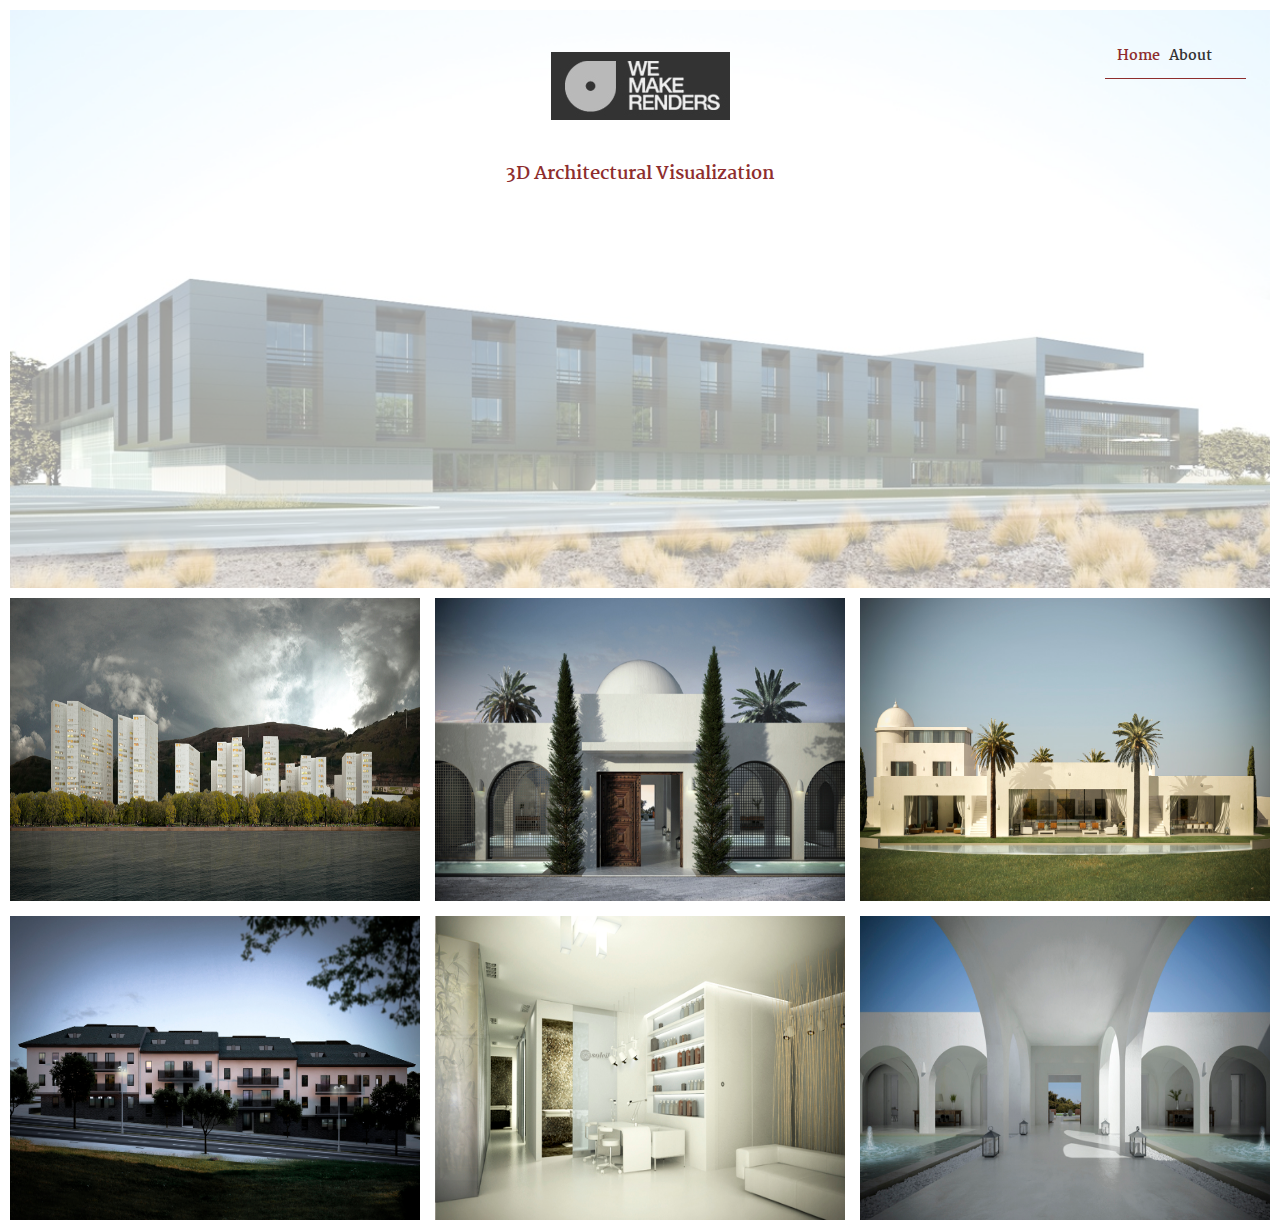
==== index.html @ 0ba38ffa "Make hero image shorter" ====
<!DOCTYPE html>
<html lang="en">
  <head>
    <meta charset="utf-8">
    <meta http-equiv="X-UA-Compatible" content="IE=edge">
    <meta name="viewport" content="width=device-width, initial-scale=1">
    <!-- The above 3 meta tags *must* come first in the head; any other head content must come *after* these tags -->

    <meta name = "description" content ="INCLUDE DESCRIPTION"/>

    <title>We Make Renders</title>

    
    <!-- JQuery -->
    <script src="http://code.jquery.com/jquery-1.11.3.min.js"></script>

    <!-- Freewall plugin -->
    <script type="text/javascript" src="freewall.js"></script>

    <!-- Bootstrap -->
   <link rel="stylesheet" href="https://maxcdn.bootstrapcdn.com/bootstrap/3.3.5/css/bootstrap.min.css">

   <!-- FONT-AWESOME -->
   <link rel="stylesheet" href="https://maxcdn.bootstrapcdn.com/font-awesome/4.4.0/css/font-awesome.min.css">

    <link rel=stylesheet href="stylesheet.css"/>

    <link href='http://fonts.googleapis.com/css?family=Martel:200,400,800' rel='stylesheet' type='text/css'>
    <link href='http://fonts.googleapis.com/css?family=Quicksand:400,300,700' rel='stylesheet' type='text/css'>
    <link href='http://fonts.googleapis.com/css?family=Droid+Serif:400,400italic,700' rel='stylesheet' type='text/css'>
    <link href='http://fonts.googleapis.com/css?family=Lora:400,400italic,700' rel='stylesheet' type='text/css'>


  </head>

  <body>
   <div id=home-header>
      <img id="banner" src="img1.jpg">

      <div id="banner-text" >
        <div class="container-fluid">
          <div class="row">
            <div class="col-md-3"></div>
            <div class="col-md-6">
              <figure id="logo">
                <img src="logo.jpg">
              </figure>
            </div>
            <div class="col-md-3"></div>
          </div>

          <div id="resized-menu" class="row visible-xs visible-sm">
              <div class="col-md-3"></div>
              <div class="col-md-6">
                <nav id="xs-menu">
                  <ul>
                    <li><a href="./"><span class="red">Home</span></a></li>
                    <li><a href="about.html">About</a></li>
                  </ul>
                </nav>
              </div>
              <div class="col-md-3"></div>
          </div>

          <div class="row">
              <div class="col-md-3"></div>
              <div class="col-md-6 home-page" id="intro">
                <p><strong><span class="red">3D Architectural Visualization</span></strong></p>
              </div>
              <div class="col-md-3"></div>
          </div>

          
        </div>
      </div>

      <!--<div id="icon-menu" class="visible-xs visible-sm">
              <div id="menu-button"><a href=# class="fa fa-bars"></a></div>
              <div id="slide-down-menu">
                <ul>
                  <li><a href=#>Home</a></li>
                  <li><a href=#>About</a></li>
                </ul>
              </div>
      </div>-->
       
       <nav class="side-menu">
          <div id="main-menu">
            <ul>
              <li><a href="./"><span class="red">Home</span></a></li>
              <li><a href="about.html">About</a></li>
            </ul>
          </div>
      </nav>
  </div>


  <div id="free-wall">
    <div class="item size22"><img src="img2.jpg"></div>
    <div class="item"><img src="img3.jpg"></div>
    <div class="item"><img src="img4.jpg"></div>
    <div class="item"><img src="img8.jpg"></div>
    <div class="item"><img src="img10.jpg"></div>
    <div class="item"><img src="img7.jpg"></div>
  </div>
    <script type="text/javascript">

    // Menu
      var $menuButton = $('#menu-button'),
          $slideMenu = $('#slide-down-menu');

      $menuButton.click(function(){
        $slideMenu.slideToggle();
        return false;
      });

      // Freewall
      $(function() {
        var wall = new freewall("#free-wall");
        wall.fitWidth();
        wall.reset({
          selector: '.item',
          animate: false,
          gutterX: 10,
          gutterY: 10,
          draggable: false,
          cellW: '200px',
          cellH: 'auto',
          onResize: function() {
            this.fitWidth();
          }
        });
      })

    </script>

  </body>
</html>
---- stylesheet.css ----
@font-face {
	font-family: 'icomoon';
	src:url('fonts/icomoon.eot?-d1fw1y');
	src:url('fonts/icomoon.eot?#iefix-d1fw1y') format('embedded-opentype'),
		url('fonts/icomoon.ttf?-d1fw1y') format('truetype'),
		url('fonts/icomoon.woff?-d1fw1y') format('woff'),
		url('fonts/icomoon.svg?-d1fw1y#icomoon') format('svg');
	font-weight: normal;
	font-style: normal;
}

[class^="icon-"], [class*=" icon-"] {
	font-family: 'icomoon';
	speak: none;
	font-style: normal;
	font-weight: normal;
	font-variant: normal;
	text-transform: none;
	line-height: 1;

	/* Better Font Rendering =========== */
	-webkit-font-smoothing: antialiased;
	-moz-osx-font-smoothing: grayscale;
}



body {
	margin: 10px;
	font-family: "Martel", serif;
	font-weight: 200;
	color: #4e4e56;
}

#bottom-menu {
	text-align: center;
}

#bottom-menu div {
	padding: 0.2em 0.7em;
	display: inline-block;
}

#bottom-menu #address {
	border-right: 1px solid #7c1418;
}
#bottom-menu #phone {
	border-right: 1px solid #7c1418;
}
#bottom-menu #skype {
	vertical-align: top;
}
#banner {
	width:100%;
}

#banner-text {
	position: absolute;
	top: 0;
	left: 0;
	width:100%;
}

#home-header {
	position: relative;
}


#intro {
	font-size: 18px;
	text-align: center;
	margin-bottom: 5em;
	font-weight: 400;
}

#logo {
	text-align: center;
}

#main-menu {
	vertical-align: bottom;
}

#main-menu li{
	display: inline-block;
	margin-right: 0.5em;
}

#main-menu ul {
	text-align: left;
	padding-left: 0;
	padding-bottom: 0;
	margin-bottom: 0;
}
#main-menu a{
	color: #333;
	font-size: 14px;
	font-weight: bold;
	text-decoration: none;
}

#main-menu a:hover {
	color: #8E2D2D;
}

#resized-menu {
	margin: 2em 0 0 0;
}

#skype {
	border-bottom: none;
}

#testimonials p:first-child{
	margin-top: 0;
}
#testimonials-header {
	margin-bottom: 0;
	text-transform: uppercase;
	font-weight: bold;
	font-size: 20px;
	padding-left: 3em;
}

#xs-menu {
	margin: 0;
}

#xs-menu a{
	color:inherit;
	font-size: 16px;
	font-weight: bold;
	text-decoration: none;
	}

#xs-menu a:hover {
	color: #8E2D2D;
}

#xs-menu li{
	display: inline-block;
	margin: 0 0.5em;

}

#xs-menu ul{
	text-align: center;
	padding-left: 0;
}

.container {
	background: #f3f3f3;
	margin: 0;
	font-size: 13px;
	position: relative;
	width: 100%;
}

.icon-skype:before {
	content: "\e602";
	margin-right: 0.3em;
	font-size: 17px;
}

.icon-quotes-right:before {
	content: "\e600";
}
.icon-quotes-left:before {
	content: "\e601";
}

.side-menu {
	position: absolute;
	top: 0;
	right:0;
	width: 15%;
	padding: 2em;
	font-size: 12px;
}

.side-menu div {
	padding: 1em;
	border-bottom: solid 1px #8E2D2D;
}

.red {
	color: #8E2D2D;
}

.row {
	margin: 3em 0;
}

.sides-padding {
	padding-left: 5em;
	padding-right: 5em;
}

.quotation {
	margin-top: 2em;
	font-style: italic;
}

@media screen and (max-width:1300px) {
	#banner {
		opacity: 0.4;
	}

}

@media screen and (max-width:1200px) {
  .side-menu {
		width: 17%;
	}
	#intro p {
		margin: 15px;
	}
}

@media screen and (max-width:1100px) {
	.side-menu {
		width: 20%;
	}
}
@media screen and (max-width:992px) {
  	.side-menu {
		display: none;
	}
	.row {
		margin: 2em 0;
	}
}

@media screen and (max-width:700px) {
	#intro {
		font-size: 16px;
	}
	.row {
		margin: 1em 0;
	}

}

@media screen and (max-width:610px) {
	#bottom-menu {
		font-size: 10px;
	}
}

@media screen and (max-width:455px) {
	#intro.home-page p {
		display: none;
	}
}


/* CSS FOR FREEWALL */

.item {
    width: 400px;
    height: 320px;
    background: rgb(135, 199, 135);
}

.item img {
	height: 100%;
	width: 100%;
}

#free-wall {
	width: 100%;
	margin-top: 10px;
}
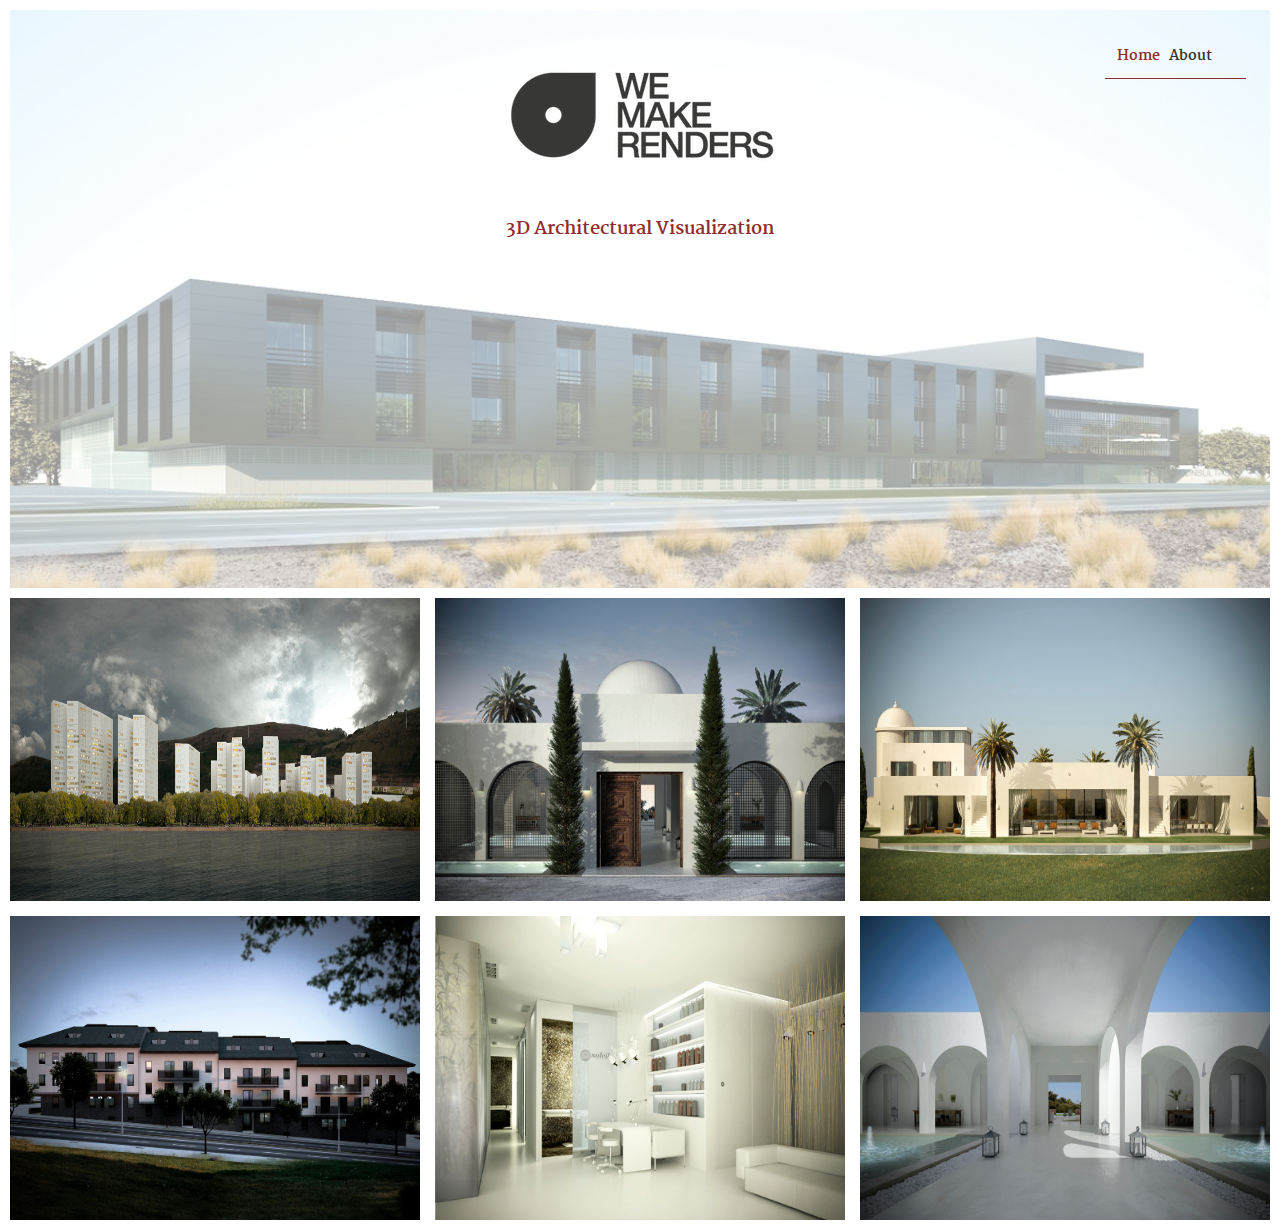
==== commit a3c5df6f: "Logo changed, made resizable" ====
--- a/index.html
+++ b/index.html
@@ -42,9 +42,7 @@
           <div class="row">
             <div class="col-md-3"></div>
             <div class="col-md-6">
-              <figure id="logo">
-                <img src="logo.jpg">
-              </figure>
+              <img id="logo" class="img-responsive center-block" src="logo_grey.png">
             </div>
             <div class="col-md-3"></div>
           </div>
@@ -73,16 +71,6 @@
           
         </div>
       </div>
-
-      <!--<div id="icon-menu" class="visible-xs visible-sm">
-              <div id="menu-button"><a href=# class="fa fa-bars"></a></div>
-              <div id="slide-down-menu">
-                <ul>
-                  <li><a href=#>Home</a></li>
-                  <li><a href=#>About</a></li>
-                </ul>
-              </div>
-      </div>-->
        
        <nav class="side-menu">
           <div id="main-menu">
--- a/stylesheet.css
+++ b/stylesheet.css
@@ -69,12 +69,13 @@
 #intro {
 	font-size: 18px;
 	text-align: center;
-	margin-bottom: 5em;
+	margin-bottom: 1em;
 	font-weight: 400;
 }
 
 #logo {
-	text-align: center;
+	max-width: 80%;
+	
 }
 
 #main-menu {
@@ -104,22 +105,23 @@
 }
 
 #resized-menu {
-	margin: 2em 0 0 0;
+	margin: 1em 0 0 0;
 }
 
 #skype {
 	border-bottom: none;
 }
 
-#testimonials p:first-child{
-	margin-top: 0;
+#testimonials{
+	margin-top: 7em;
+	margin-bottom: 0;
 }
 #testimonials-header {
 	margin-bottom: 0;
 	text-transform: uppercase;
 	font-weight: bold;
 	font-size: 20px;
-	padding-left: 3em;
+	text-align: center;
 }
 
 #xs-menu {
@@ -253,16 +255,19 @@
 	}
 }
 
+#testimonials-slider .carousel-inner {
+	padding-bottom: 40px;
+}
 
 /* CSS FOR FREEWALL */
 
-.item {
+#free-wall .item {
     width: 400px;
     height: 320px;
     background: rgb(135, 199, 135);
 }
 
-.item img {
+#free-wall .item img {
 	height: 100%;
 	width: 100%;
 }
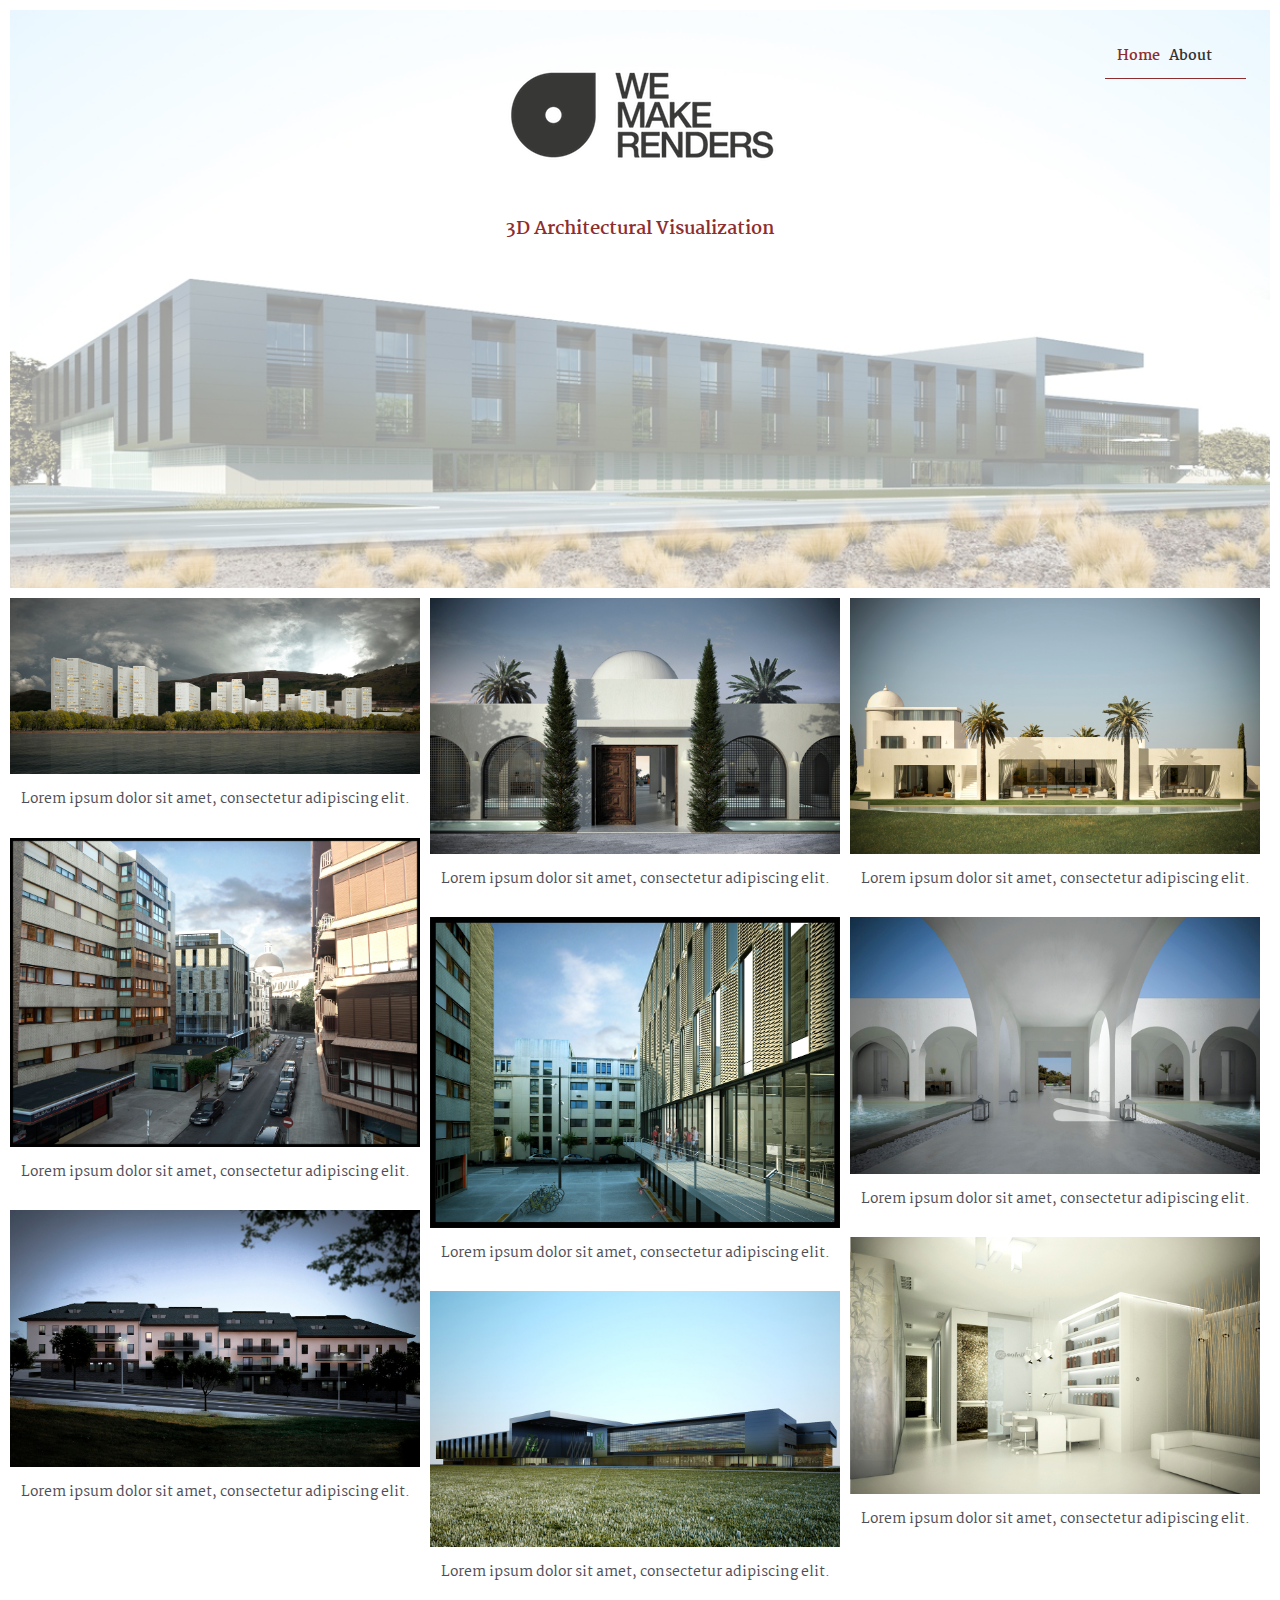
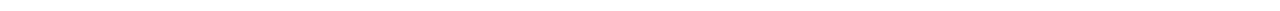
==== commit d0bb5fcb: "Pinterest layout added" ====
--- a/index.html
+++ b/index.html
@@ -14,8 +14,8 @@
     <!-- JQuery -->
     <script src="http://code.jquery.com/jquery-1.11.3.min.js"></script>
 
-    <!-- Freewall plugin -->
-    <script type="text/javascript" src="freewall.js"></script>
+    <!--Jaliswall plugin-->
+    <script src="jaliswall.js"></script>
 
     <!-- Bootstrap -->
    <link rel="stylesheet" href="https://maxcdn.bootstrapcdn.com/bootstrap/3.3.5/css/bootstrap.min.css">
@@ -82,44 +82,70 @@
       </nav>
   </div>
 
-
-  <div id="free-wall">
-    <div class="item size22"><img src="img2.jpg"></div>
-    <div class="item"><img src="img3.jpg"></div>
-    <div class="item"><img src="img4.jpg"></div>
-    <div class="item"><img src="img8.jpg"></div>
-    <div class="item"><img src="img10.jpg"></div>
-    <div class="item"><img src="img7.jpg"></div>
+<div class="wall"> 
+  <div class="wall-item"> 
+  <img src="img2.jpg"/>
+  <h2>Lorem ipsum dolor sit amet, consectetur adipiscing elit.</h2>
   </div>
+  <div class="wall-item"> <img src="img3.jpg" />
+    <h2>Lorem ipsum dolor sit amet, consectetur adipiscing elit.</h2>
+  </div>
+  <div class="wall-item"> <img src="img4.jpg" />
+    <h2>Lorem ipsum dolor sit amet, consectetur adipiscing elit.</h2>
+  </div>
+  <div class="wall-item"> <img src="img5.jpg" />
+    <h2>Lorem ipsum dolor sit amet, consectetur adipiscing elit.</h2>
+  </div>
+  <div class="wall-item"> <img src="img6.jpg" />
+    <h2>Lorem ipsum dolor sit amet, consectetur adipiscing elit.</h2>
+  </div>
+  <div class="wall-item"> <img src="img7.jpg" />
+    <h2>Lorem ipsum dolor sit amet, consectetur adipiscing elit.</h2>
+  </div>
+  <div class="wall-item"> <img src="img8.jpg" />
+    <h2>Lorem ipsum dolor sit amet, consectetur adipiscing elit.</h2>
+  </div>
+  <div class="wall-item"> <img src="img9.jpg" />
+    <h2>Lorem ipsum dolor sit amet, consectetur adipiscing elit.</h2>
+  </div>
+  <div class="wall-item"> <img src="img10.jpg" />
+    <h2>Lorem ipsum dolor sit amet, consectetur adipiscing elit.</h2>
+  </div>
+</div>
+    
     <script type="text/javascript">
 
-    // Menu
-      var $menuButton = $('#menu-button'),
-          $slideMenu = $('#slide-down-menu');
+    var selectedImage = 0;
 
-      $menuButton.click(function(){
-        $slideMenu.slideToggle();
-        return false;
+      $("#home-header").click(function(){
+        var image = ["img1.jpg", "img2.jpg", "img3.jpg", "img4.jpg"];
+
+        function getRandomInt(min, max) {
+          return Math.floor(Math.random() * (max - min + 1)) + min;
+        }
+
+        function getNextImage() {
+          do {
+            var nextImage = getRandomInt(0,3)
+          } while(selectedImage == nextImage)
+
+          selectedImage = nextImage;
+          return nextImage;
+        }
+
+        var srcName = image[getNextImage()];
+
+        $("#banner").fadeOut(500, function() {
+          $("#banner").attr("src", srcName);
+          $("#banner").fadeIn(500);
+        });
       });
 
-      // Freewall
-      $(function() {
-        var wall = new freewall("#free-wall");
-        wall.fitWidth();
-        wall.reset({
-          selector: '.item',
-          animate: false,
-          gutterX: 10,
-          gutterY: 10,
-          draggable: false,
-          cellW: '200px',
-          cellH: 'auto',
-          onResize: function() {
-            this.fitWidth();
-          }
-        });
-      })
+    </script>
 
+    <script>
+      //jaliswall plugin
+      $('.wall').jaliswall({item:'.wall-item'});
     </script>
 
   </body>
--- a/stylesheet.css
+++ b/stylesheet.css
@@ -63,6 +63,7 @@
 
 #home-header {
 	position: relative;
+
 }
 
 
@@ -259,20 +260,58 @@
 	padding-bottom: 40px;
 }
 
-/* CSS FOR FREEWALL */
-
-#free-wall .item {
-    width: 400px;
-    height: 320px;
-    background: rgb(135, 199, 135);
-}
-
-#free-wall .item img {
-	height: 100%;
-	width: 100%;
-}
-
-#free-wall {
-	width: 100%;
-	margin-top: 10px;
-}
+
+/* Jaliswall styling*/
+
+.wall-item {
+  display: block;
+  margin: 0 0 30px 0;
+  /*padding: 12px;
+  background: white;
+  border-radius: 3px;
+  box-shadow: 0px 1px 2px 0px rgba(0, 0, 0, 0.05);*/
+  transition: all 220ms;
+}
+
+/*.wall-item:hover {
+  box-shadow: 0px 2px 3px 1px rgba(0, 0, 0, 0.1);
+  transform: translateY(-5px);
+  transition: all 220ms;
+}*/
+
+.wall-item > img {
+  display: block;
+  width: 100%;
+  margin: 0 0 18px 0;
+}
+
+.wall-item h2 {
+  text-align: center;
+  font-size: 14px;
+  margin: 0 0 12px 0;
+}
+
+.wall {
+  display: block;
+  position: relative;
+}
+
+.wall-column {
+  display: block;
+  position: relative;
+  width: 33.333333%;
+  float: left;
+  padding: 10px 10px 0 0;
+  box-sizing: border-box;
+}
+@media (max-width: 640px) {
+
+.wall-column { width: 50%; }
+}
+@media (max-width: 480px) {
+
+.wall-column {
+  width: auto;
+  float: none;
+}
+}
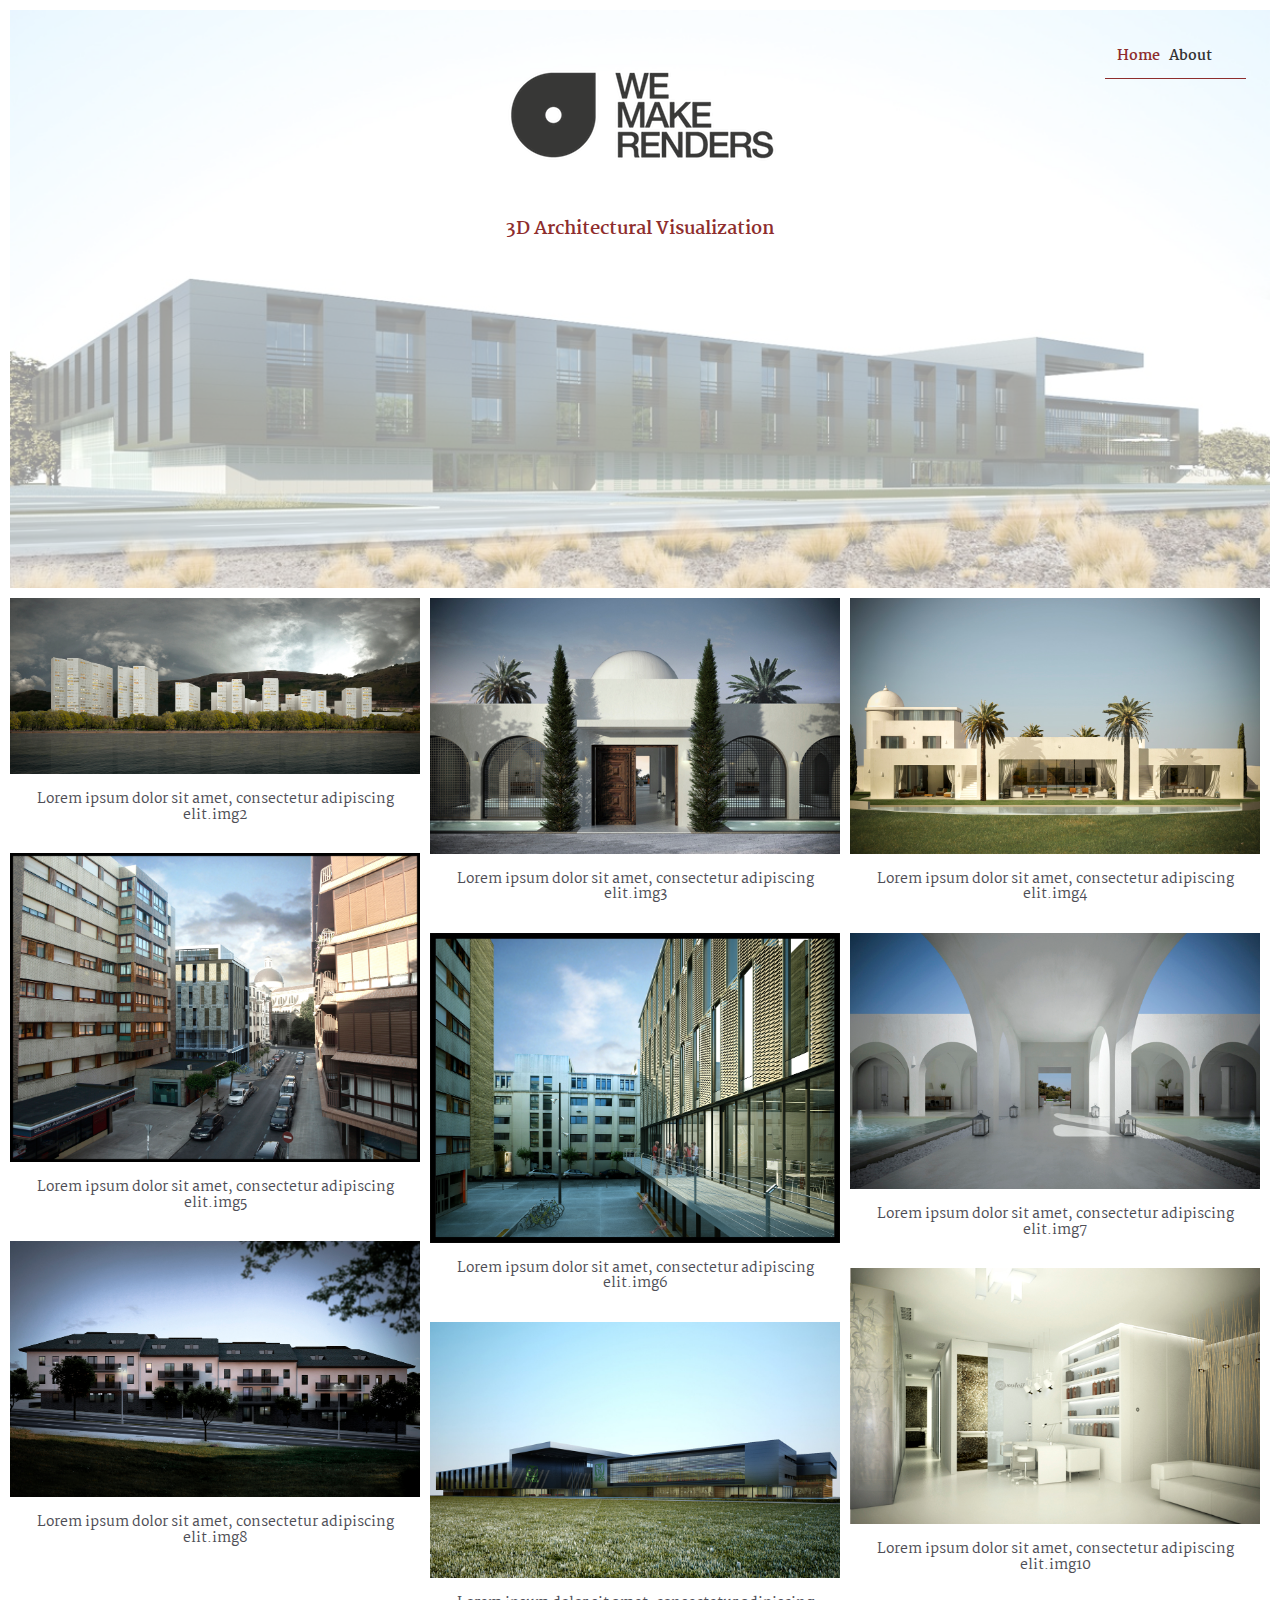
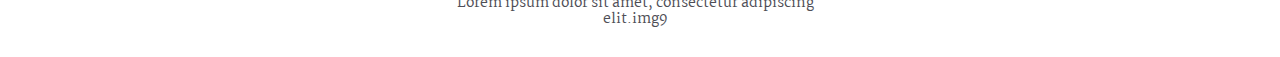
==== commit 3761249b: "image pops up on click" ====
--- a/index.html
+++ b/index.html
@@ -85,32 +85,40 @@
 <div class="wall"> 
   <div class="wall-item"> 
   <img src="img2.jpg"/>
-  <h2>Lorem ipsum dolor sit amet, consectetur adipiscing elit.</h2>
+  <h2>Lorem ipsum dolor sit amet, consectetur adipiscing elit.img2</h2>
   </div>
   <div class="wall-item"> <img src="img3.jpg" />
-    <h2>Lorem ipsum dolor sit amet, consectetur adipiscing elit.</h2>
+    <h2>Lorem ipsum dolor sit amet, consectetur adipiscing elit.img3</h2>
   </div>
   <div class="wall-item"> <img src="img4.jpg" />
-    <h2>Lorem ipsum dolor sit amet, consectetur adipiscing elit.</h2>
+    <h2>Lorem ipsum dolor sit amet, consectetur adipiscing elit.img4</h2>
   </div>
   <div class="wall-item"> <img src="img5.jpg" />
-    <h2>Lorem ipsum dolor sit amet, consectetur adipiscing elit.</h2>
+    <h2>Lorem ipsum dolor sit amet, consectetur adipiscing elit.img5</h2>
   </div>
   <div class="wall-item"> <img src="img6.jpg" />
-    <h2>Lorem ipsum dolor sit amet, consectetur adipiscing elit.</h2>
+    <h2>Lorem ipsum dolor sit amet, consectetur adipiscing elit.img6</h2>
   </div>
   <div class="wall-item"> <img src="img7.jpg" />
-    <h2>Lorem ipsum dolor sit amet, consectetur adipiscing elit.</h2>
+    <h2>Lorem ipsum dolor sit amet, consectetur adipiscing elit.img7</h2>
   </div>
   <div class="wall-item"> <img src="img8.jpg" />
-    <h2>Lorem ipsum dolor sit amet, consectetur adipiscing elit.</h2>
+    <h2>Lorem ipsum dolor sit amet, consectetur adipiscing elit.img8</h2>
   </div>
   <div class="wall-item"> <img src="img9.jpg" />
-    <h2>Lorem ipsum dolor sit amet, consectetur adipiscing elit.</h2>
+    <h2>Lorem ipsum dolor sit amet, consectetur adipiscing elit.img9</h2>
   </div>
   <div class="wall-item"> <img src="img10.jpg" />
-    <h2>Lorem ipsum dolor sit amet, consectetur adipiscing elit.</h2>
+    <h2>Lorem ipsum dolor sit amet, consectetur adipiscing elit.img10</h2>
   </div>
+</div>
+
+<!--POP-UP IMAGE -->
+
+<div id="overlay"></div>
+<div id="overlayContent">
+    <img id="imgBig" src="" alt="" width="60%"/>
+    <div><h2></h2></div>
 </div>
     
     <script type="text/javascript">
@@ -143,10 +151,31 @@
 
     </script>
 
-    <script>
+    <script type="text/javascript">
       //jaliswall plugin
       $('.wall').jaliswall({item:'.wall-item'});
     </script>
 
+    <script type="text/javascript">
+      //pop-up image
+      $(".wall-item img").click(function() {
+        var source = $(this).attr('src');
+        var imgText = $(this).next().html();
+        console.log(imgText);
+        $("#overlayContent h2").html(imgText);
+
+        $("#imgBig").attr('src', source);
+        $("#overlay").fadeIn(500);
+        $("#overlayContent").fadeIn(500);
+      });
+
+      $("#imgBig").click(function(){
+        $("#overlay").fadeOut(500);
+        $("#overlayContent").fadeOut(500);
+      });
+     
+
+    </script>
+
   </body>
 </html>
--- a/stylesheet.css
+++ b/stylesheet.css
@@ -315,3 +315,48 @@
   float: none;
 }
 }
+
+/* POP-UP IMAGE*/
+
+#imgBig {
+	padding: 10px;
+	background-color: white;
+}
+#overlay{
+    position: fixed; 
+    width: 100%; 
+    height: 100%; 
+    top: 0px; 
+    left: 0px; 
+    background-color: #000; 
+    opacity: 0.7;
+    filter: alpha(opacity = 70) !important;
+    display: none;
+    z-index: 100;
+    
+}
+
+#overlayContent{
+    position: fixed; 
+    width: 100%;
+    top: 10%;
+    text-align: center;
+    display: none;
+    overflow: hidden;
+    z-index: 100;
+
+}
+
+#overlayContent h2 {
+	text-align: center;
+ 	 font-size: 14px;
+ 	 margin: 0 0 12px 0;
+ 	 
+}
+
+#overlayContent div {
+	background-color: white;
+	margin-left: 20%;
+	width: 60%;
+	padding: 10px 0 10px 10px;
+}
